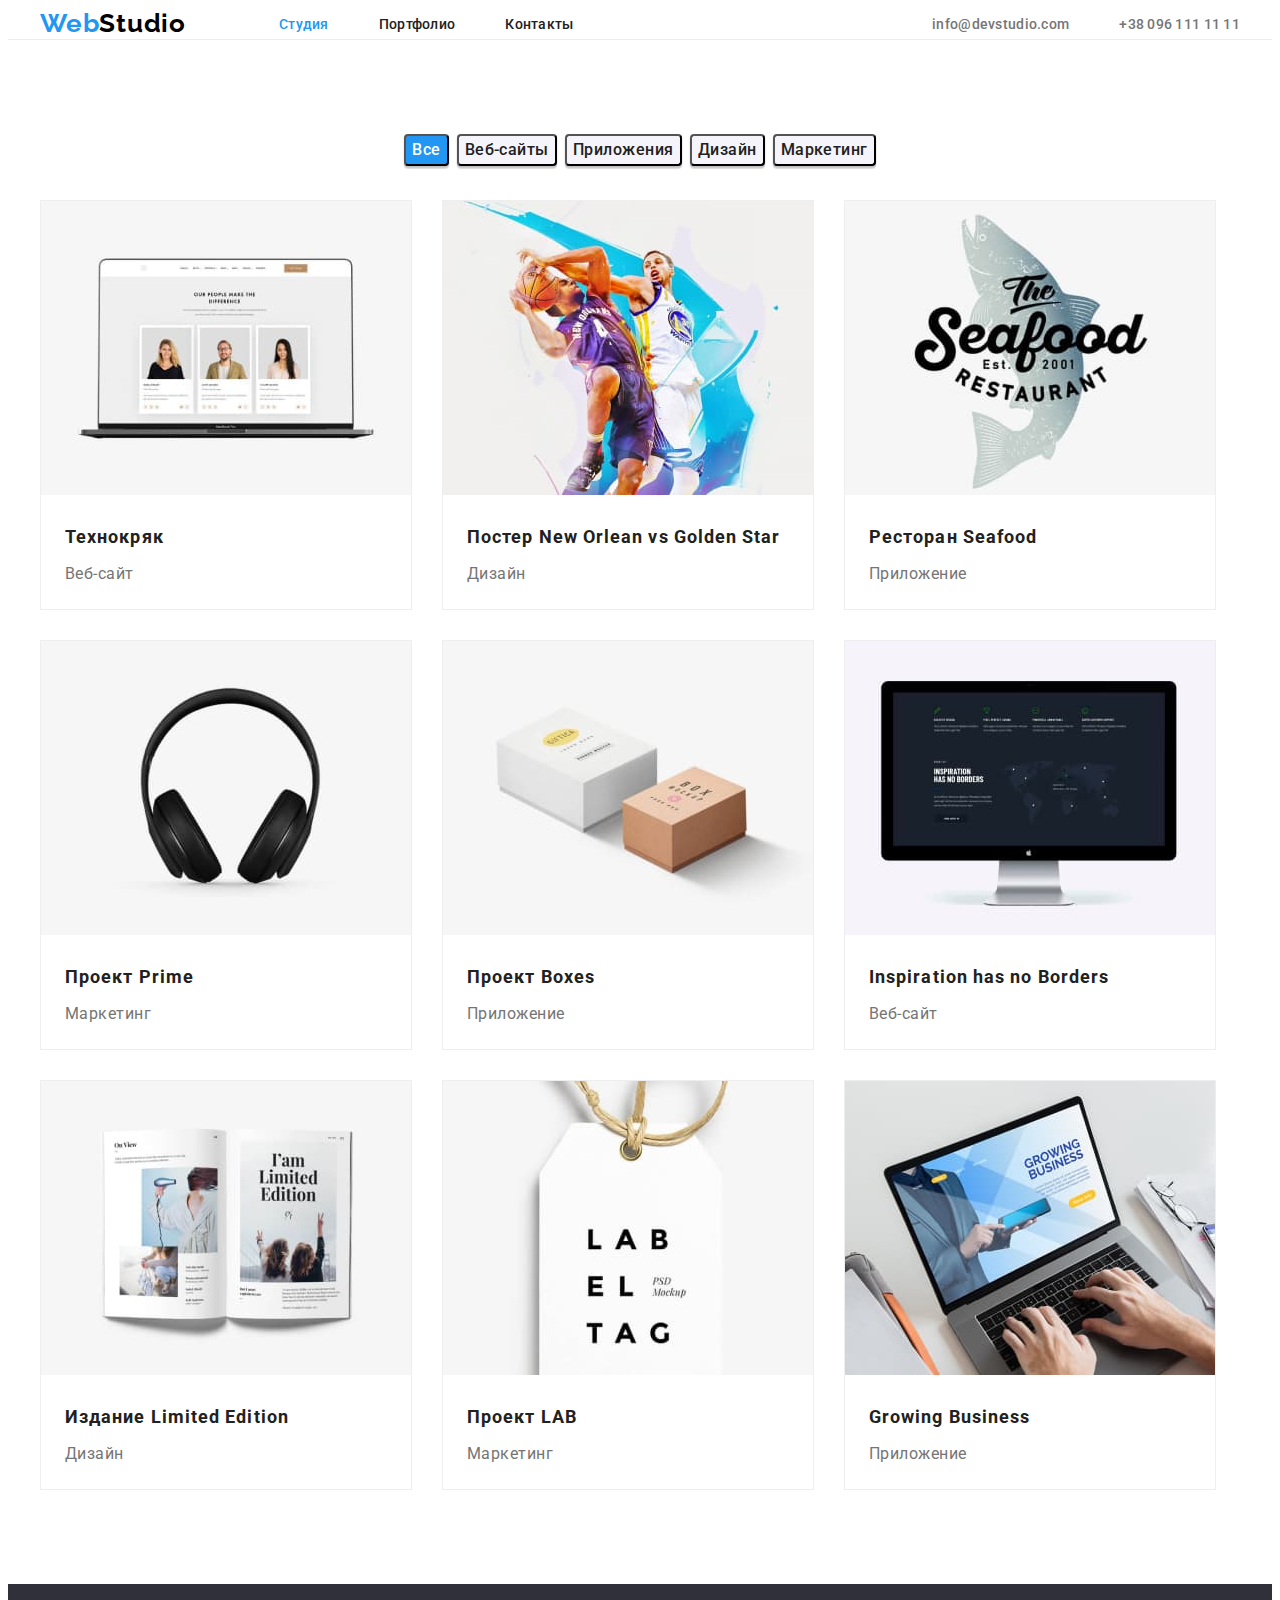
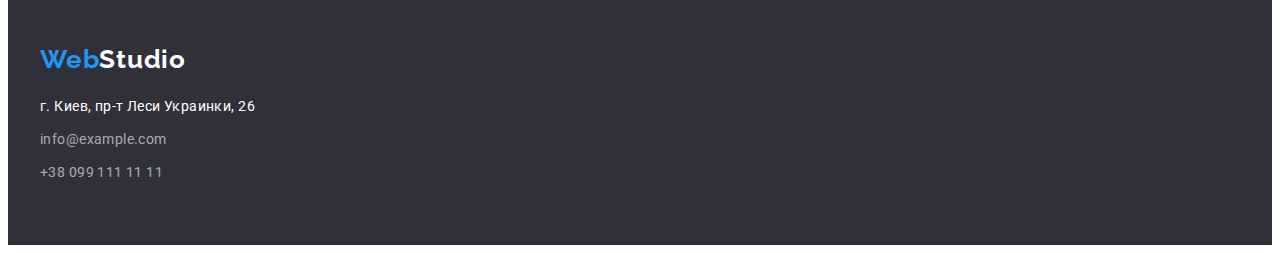
==== portfolio.html @ ceb85524 "додано стилі для геометрії, позиціонування контенту" ====
<!DOCTYPE html>
<html lang="en">
<head>
    <meta charset="UTF-8">
    <meta http-equiv="X-UA-Compatible" content="IE=edge">
    <meta name="viewport" content="width=device-width, initial-scale=1.0">
    <title>Document</title>
    <link href="https://fonts.googleapis.com/css2?family=Raleway:wght@700&family=Roboto:wght@400;500;700;900&display=swap"
        rel="stylesheet">
    <link rel="stylesheet" href="https://cdnjs.cloudflare.com/ajax/libs/modern-normalize/1.1.0/modern-normalize.min.css"
        integrity="sha512-wpPYUAdjBVSE4KJnH1VR1HeZfpl1ub8YT/NKx4PuQ5NmX2tKuGu6U/JRp5y+Y8XG2tV+wKQpNHVUX03MfMFn9Q=="
        crossorigin="anonymous" referrerpolicy="no-referrer" />
    <link rel="stylesheet" href="./css/styles.css">
</head>
<body>
    <header class="page-header">
        <div class="container header-container">
            <nav class="main-nav">
                <a href="/" class="logo">Web<span class="studio-header">Studio</span></a>
                <ul class="site-nav list">
                    <li class="site-nav-item"> <a href="./index.html" class="link current">Студия</a> </li>
                    <li class="site-nav-item"> <a href="./portfolio.html" class="link">Портфолио</a> </li>
                    <li class="site-nav-item"> <a href="" class="link">Контакты</a> </li>
                </ul>
            </nav>
            <ul class="contacts list">
                <li class="contacts-item"> <a href="mailto:info@devstudio.com" class="link">info@devstudio.com</a></li>
                <li class="contacts-item"> <a href="tel:+380961111111" class="link">+38 096 111 11 11</a></li>
            </ul>
        </div>
    </header>

        <main>
            <section class="examples-section section">
              <h1 class="visually-hidden">Примеры работ</h1>
               <div class="container">
                <ul class="filter list">
                <li class="filter-item">
                    <button type="button" class="btn active">Все</button>
                </li>
                <li class="filter-item">
                    <button type="button" class="btn">Веб-сайты</button>
                </li>
                <li class="filter-item">
                    <button type="button" class="btn">Приложения</button>
                </li>
                <li class="filter-item">
                    <button type="button" class="btn">Дизайн</button>
                </li>
                <li class="filter-item">
                    <button type="button" class="btn">Маркетинг</button>
                </li>
            </ul>
            </div>
            
            <div class="container">
             <ul class="examples list">
                <li class="example-card">
                    <a href="" class="example">
                        <img src="./images/portf1.jpg" alt="Технокряк" width="370" height="294">
                        <h2 class="title">Технокряк</h2>
                        <p class="text">Веб-сайт</p>
                    </a>
                </li>
                <li class="example-card">
                    <a href="" class="example">
                        <img src="./images/portf2.jpg" alt="Постер New Orlean vs Golden Star" width="370" height="294">
                        <h2 class="title">Постер New Orlean vs Golden Star</h2>
                        <p class="text">Дизайн</p>
                    </a>
                </li>
                <li class="example-card">
                    <a href="" class="example">
                        <img src="./images/portf3.jpg" alt="Ресторан Seafood" width="370" height="294">
                        <h2 class="title">Ресторан Seafood</h2>
                        <p class="text">Приложение</p>
                    </a>
                </li>
                <li class="example-card">
                    <a href="" class="example">
                        <img src="./images/portf4.jpg" alt="Проект Prime" width="370" height="294">
                        <h2 class="title">Проект Prime</h2>
                        <p class="text">Маркетинг</p>
                    </a>
                </li>
                <li class="example-card">
                    <a href="" class="example">
                        <img src="./images/portf5.jpg" alt="Проект Boxes" width="370" height="294">
                        <h2 class="title">Проект Boxes</h2>
                        <p class="text">Приложение</p>
                    </a>
                </li>
                <li class="example-card">
                    <a href="" class="example">
                        <img src="./images/portf6.jpg" alt="Inspiration has no Borders" width="370" height="294">
                        <h2 class="title">Inspiration has no Borders</h2>
                        <p class="text">Веб-сайт</p>
                    </a>
                </li>
                <li class="example-card">
                    <a href="" class="example">
                        <img src="./images/portf7.jpg" alt="Издание Limited Edition" width="370" height="294">
                        <h2 class="title">Издание Limited Edition</h2>
                        <p class="text">Дизайн</p>
                    </a>
                </li>
                <li class="example-card">
                    <a href="" class="example">
                        <img src="./images/portf8.jpg" alt="Проект LAB" width="370" height="294">
                        <h2 class="title">Проект LAB</h2>
                        <p class="text">Маркетинг</p>
                    </a>
                </li>
                <li class="example-card">
                    <a href="" class="example">
                        <img src="./images/portf9.jpg" alt="Growing Business" width="370" height="294">
                        <h2 class="title">Growing Business</h2>
                        <p class="text">Приложение</p>
                    </a>
                </li>
            </ul>
        </div>
        </section>
     </main>

        <footer class="page-footer">
            <div class="container footer">
                <a href="" class="logo">Web<span class="studio-footer">Studio</span> </a>
                <address>
                    <ul class="address-list list">
                        <li class="address-list-item"> <a href="https://goo.gl/maps/N1hMNwEdfDUZ16gV7" rel="noopener"
                                target="_blank" class="link">г. Киев, пр-т Леси Украинки, 26</a></li>
                        <li class="address-list-item"><a href="mailto:info@example.com"
                                class="contact link">info@example.com</a></li>
                        <li class="address-list-item"><a href="tel:+380991111111" class="contact link">+38 099 111 11 11</a>
                        </li>
                    </ul>
                </address>
            </div>
        </footer>
</body>
</html>
---- css/styles.css ----
:root {
  --primary-text-color: #757575;
  --title-text-color: #212121;
  --accent-color: #2196f3;
  --primary-white-color: #ffffff;
}

body {
  background-color: var(--primary-white-color);
  color: var(--primary-text-color);
  font-family: Roboto, sans-serif;
}

.list {
  list-style: none;
  margin: 0;
  padding: 0;
}

.visually-hidden {
  position: absolute;
  white-space: nowrap;
  width: 1px;
  height: 1px;
  overflow: hidden;
  border: 0;
  padding: 0;
  clip: rect(0 0 0 0);
  clip-path: inset(50%);
  margin: -1px;
}

.container {
  margin-left: auto;
  margin-right: auto;
  width: 1200px;
  padding-left: 15px;
  padding-right: 15px;
}

/* Page Header */

.page-header {
  border-bottom: 1px solid #ececec;
}

/* Logo */

.logo {
  margin-right: 93px;

  color: var(--accent-color);
  font-family: Raleway, sans-serif;
  font-weight: 700;
  font-size: 26px;
  line-height: 1.2;
  letter-spacing: 0.03em;
  text-decoration: none;
}

.studio-header {
  color: #000000;
}

/* site-nav */
.header-container {
  display: flex;
  align-items: center;
}

.main-nav {
  display: flex;
  align-items: center;
}

.site-nav {
  display: flex;
}

.site-nav .link {
  color: var(--title-text-color);
  font-weight: 500;
  font-size: 14px;
  line-height: 1.15px;
  letter-spacing: 0.02em;
  text-decoration: none;
}

.site-nav .link:hover,
.site-nav .link:focus {
  color: var(--accent-color);
}

.site-nav .link.current {
  color: var(--accent-color);
}

.site-nav-item:not(:last-child) {
  margin-right: 50px;
}

/* Contacts */
.contacts {
  display: flex;
  margin-left: auto;
}
.contacts .link {
  color: var(--primary-text-color);
  font-weight: 500;
  font-size: 14px;
  line-height: 1.15;
  letter-spacing: 0.02em;
  text-decoration: none;
}

.contacts .link:hover,
.contacts .link:focus {
  color: var(--accent-color);
}

.contacts-item:not(:last-child) {
  margin-right: 50px;
}

/* Hero */
.hero {
  background-color: #2f303a;
  text-align: center;
  padding-top: 200px;
  padding-bottom: 200px;
}
.hero-title {
  margin-top: 0;
  margin-bottom: 30px;
  margin-left: auto;
  margin-right: auto;
  width: 696px;

  color: var(--primary-white-color);
  font-family: Roboto;
  font-weight: 900;
  font-size: 44px;
  line-height: 1.36;
  letter-spacing: 0.06em;
  text-transform: uppercase;
}
.hero-button {
  display: inline-block;
  width: 200px;
  height: 50px;
  padding: 10px 32px;

  color: var(--primary-white-color);
  background-color: var(--accent-color);
  font-family: inherit;
  font-weight: 700;
  font-size: 16px;
  line-height: 1.87;
  cursor: pointer;

  box-shadow: 0px 4px 4px rgba(0, 0, 0, 0.15);
  border-radius: 4px;
}

.hero-button:hover,
.hero-button:focus {
  background-color: var(--accent-color);
}

/* Section */

.section {
  padding-top: 94px;
  padding-bottom: 94px;
}

.section-title {
  margin-top: 0;
  margin-bottom: 50px;

  color: var(--title-text-color);
  font-size: 36px;
  line-height: 1.17;
  letter-spacing: 0.03em;
  text-align: center;
}

/* Features */
.feature-list {
  display: flex;
}

.feature.list .title {
  margin-top: 0;
  margin-bottom: 10px;

  color: var(--title-text-color);
  font-size: 14px;
  line-height: 1.14;
  letter-spacing: 0.03em;
  text-transform: uppercase;
}

.feature {
  font-size: 14px;
  line-height: 1.71;
  letter-spacing: 0.03em;
}

.feature-item {
  width: 270px;
  margin-right: 30px;
}

.feature-item:last-child {
  margin-right: 0;
}

/*Work*/

.work {
  padding-top: 0;
}

.work-list {
  display: flex;
}
.work-item:not(:last-child) {
  margin-right: 30px;
}

/* Team */

.team {
  background-color: #f5f4fa;
}

.team-members .title {
  margin-top: 30px;
  margin-bottom: 10px;

  color: var(--title-text-color);
  font-weight: 500;
  font-size: 16px;
  line-height: 1.19;
  letter-spacing: 0.03em;
  text-align: center;
}

.team-members {
  display: flex;
}

.team-member-card {
  background-color: var(--primary-white-color);
  padding-bottom: 30px;
  box-shadow: 0px 1px 3px rgba(0, 0, 0, 0.12), 0px 1px 1px rgba(0, 0, 0, 0.14),
    0px 2px 1px rgba(0, 0, 0, 0.2);
  border-radius: 0px 0px 4px 4px;
}

.team-member-card:not(:last-child) {
  margin-right: 30px;
}
.team-member {
  margin-top: 0;
  margin-bottom: 0;

  font-size: 16px;
  line-height: 1.19;
  letter-spacing: 0.03em;
  text-align: center;
}

/* Buttons */

.filter {
  display: flex;
  justify-content: center;
  margin-bottom: 34px;
}

.filter-item:not(:last-child) {
  margin-right: 8px;
}

.btn {
  font-family: inherit;
  font-weight: 500;
  font-size: 16px;
  line-height: 1.62;
  letter-spacing: 0.03em;
  text-align: center;
  color: var(--title-text-color);
  background-color: #f5f4fa;
  cursor: pointer;

  box-shadow: 0px 3px 1px rgba(0, 0, 0, 0.1), 0px 1px 2px rgba(0, 0, 0, 0.08),
    0px 2px 2px rgba(0, 0, 0, 0.12);
  border-radius: 4px;
}

.active {
  font-family: inherit;
  color: var(--primary-white-color);
  background-color: var(--accent-color);
}

/* Examples */

.examples-section {
  padding-top: 94px;
}

.examples {
  display: flex;
  flex-wrap: wrap;
}

.example-card {
  margin-right: 30px;
  margin-bottom: 30px;
  width: 370px;
  background: var(--primary-white-color);
  border: 1px solid #eeeeee;
}

.example-card:nth-child(3n) {
  margin-right: 0;
}

.example-card:nth-last-child(-n + 3) {
  margin-bottom: 0;
}
.example {
  text-decoration: none;
}
.example .title {
  margin: 20px 24px 4px;

  color: var(--title-text-color);
  font-size: 18px;
  line-height: 2;
  letter-spacing: 0.06em;
}

.example .text {
  margin: 4px 24px 20px;
  color: var(--primary-text-color);
  font-size: 16px;
  line-height: 1.87;
  letter-spacing: 0.03em;
}

/* Footer */

.footer {
  padding-top: 60px;
  padding-bottom: 60px;
}

.page-footer {
  background-color: #2f303a;
}

.studio-footer {
  color: var(--primary-white-color);
}

.address-list {
  margin-top: 20px;
}

.address-list-item:not(:last-child) {
  margin-bottom: 9px;
}

.address-list .link {
  color: #ffffff;
  font-style: normal;
  font-size: 14px;
  line-height: 1.71;
  letter-spacing: 0.03em;

  text-decoration: none;
}

.address-list .contact {
  color: rgba(255, 255, 255, 0.6);
}
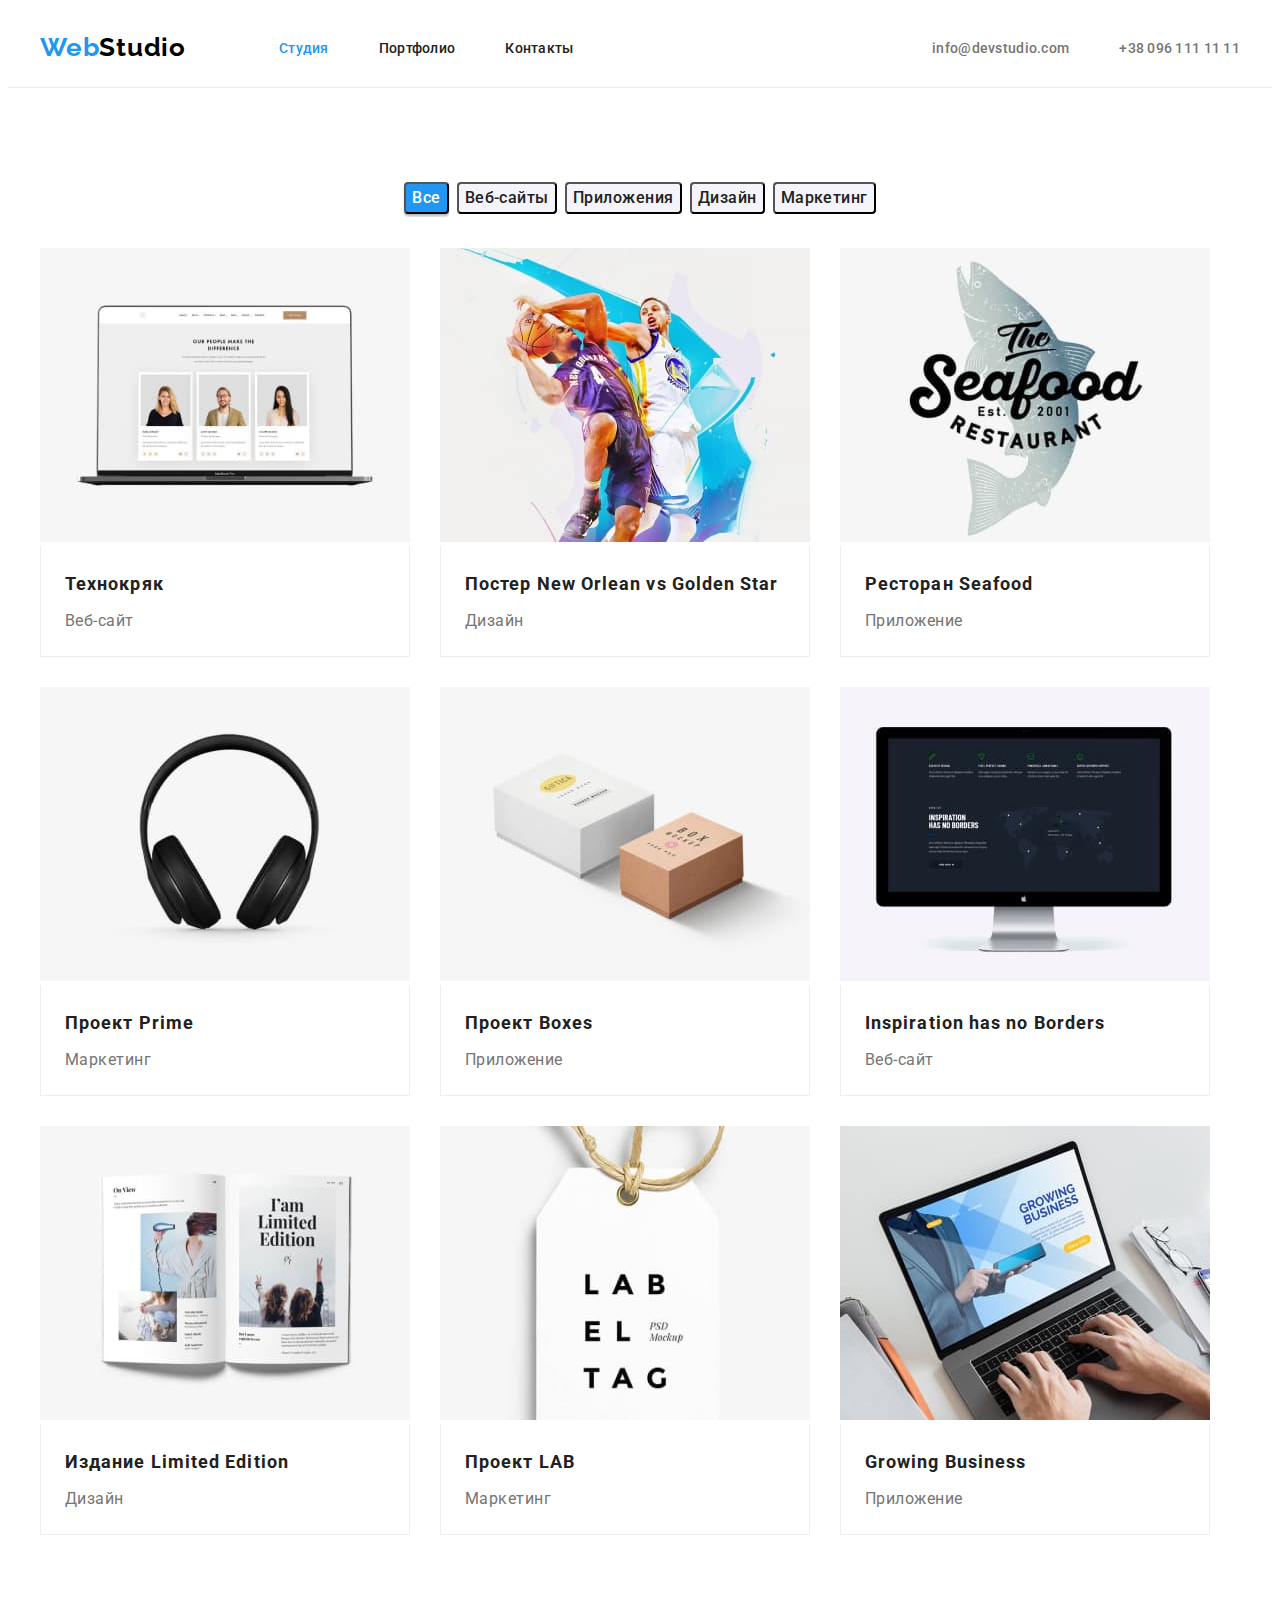
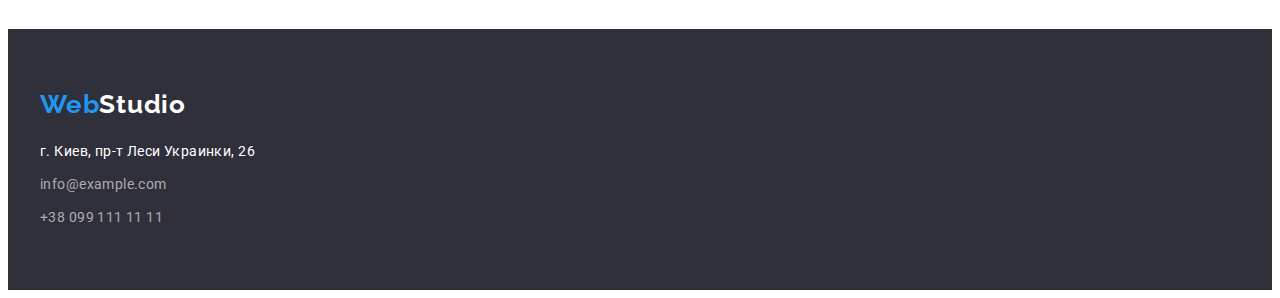
==== commit 22e4aeee: "відредаговано стилі позиціонування" ====
--- a/portfolio.html
+++ b/portfolio.html
@@ -51,71 +51,87 @@
                     <button type="button" class="btn">Маркетинг</button>
                 </li>
             </ul>
-            </div>
             
-            <div class="container">
              <ul class="examples list">
                 <li class="example-card">
                     <a href="" class="example">
                         <img src="./images/portf1.jpg" alt="Технокряк" width="370" height="294">
-                        <h2 class="title">Технокряк</h2>
-                        <p class="text">Веб-сайт</p>
+                        <div class="example-item">
+                          <h2 class="title">Технокряк</h2>
+                          <p class="text">Веб-сайт</p>
+                        </div>
                     </a>
                 </li>
                 <li class="example-card">
                     <a href="" class="example">
                         <img src="./images/portf2.jpg" alt="Постер New Orlean vs Golden Star" width="370" height="294">
+                    <div class="example-item"> 
                         <h2 class="title">Постер New Orlean vs Golden Star</h2>
                         <p class="text">Дизайн</p>
+                    </div>
                     </a>
                 </li>
                 <li class="example-card">
                     <a href="" class="example">
                         <img src="./images/portf3.jpg" alt="Ресторан Seafood" width="370" height="294">
+                    <div class="example-item">
                         <h2 class="title">Ресторан Seafood</h2>
                         <p class="text">Приложение</p>
+                    </div>
                     </a>
                 </li>
                 <li class="example-card">
                     <a href="" class="example">
                         <img src="./images/portf4.jpg" alt="Проект Prime" width="370" height="294">
+                    <div class="example-item">
                         <h2 class="title">Проект Prime</h2>
                         <p class="text">Маркетинг</p>
+                    </div>
                     </a>
                 </li>
                 <li class="example-card">
                     <a href="" class="example">
                         <img src="./images/portf5.jpg" alt="Проект Boxes" width="370" height="294">
+                    <div class="example-item">
                         <h2 class="title">Проект Boxes</h2>
                         <p class="text">Приложение</p>
+                    </div>
                     </a>
                 </li>
                 <li class="example-card">
                     <a href="" class="example">
                         <img src="./images/portf6.jpg" alt="Inspiration has no Borders" width="370" height="294">
+                    <div class="example-item">
                         <h2 class="title">Inspiration has no Borders</h2>
                         <p class="text">Веб-сайт</p>
+                    </div>
                     </a>
                 </li>
                 <li class="example-card">
                     <a href="" class="example">
                         <img src="./images/portf7.jpg" alt="Издание Limited Edition" width="370" height="294">
+                    <div class="example-item">
                         <h2 class="title">Издание Limited Edition</h2>
                         <p class="text">Дизайн</p>
+                    </div>
                     </a>
                 </li>
                 <li class="example-card">
                     <a href="" class="example">
                         <img src="./images/portf8.jpg" alt="Проект LAB" width="370" height="294">
+                    <div class="example-item">
                         <h2 class="title">Проект LAB</h2>
                         <p class="text">Маркетинг</p>
+                    </div>
                     </a>
                 </li>
                 <li class="example-card">
                     <a href="" class="example">
                         <img src="./images/portf9.jpg" alt="Growing Business" width="370" height="294">
+                    <div class="example-item">
                         <h2 class="title">Growing Business</h2>
                         <p class="text">Приложение</p>
+                    </div>
                     </a>
                 </li>
             </ul>
@@ -125,7 +141,7 @@
 
         <footer class="page-footer">
             <div class="container footer">
-                <a href="" class="logo">Web<span class="studio-footer">Studio</span> </a>
+                <a href="" class="logo logo-footer">Web<span class="studio-footer">Studio</span> </a>
                 <address>
                     <ul class="address-list list">
                         <li class="address-list-item"> <a href="https://goo.gl/maps/N1hMNwEdfDUZ16gV7" rel="noopener"
--- a/css/styles.css
+++ b/css/styles.css
@@ -42,6 +42,8 @@
 
 .page-header {
   border-bottom: 1px solid #ececec;
+  padding-top: 24px;
+  padding-bottom: 24px;
 }
 
 /* Logo */
@@ -123,12 +125,13 @@
 }
 
 /* Hero */
-.hero {
+.hero-container {
   background-color: #2f303a;
   text-align: center;
   padding-top: 200px;
   padding-bottom: 200px;
 }
+
 .hero-title {
   margin-top: 0;
   margin-bottom: 30px;
@@ -146,16 +149,16 @@
 }
 .hero-button {
   display: inline-block;
-  width: 200px;
+  min-width: 200px;
   height: 50px;
   padding: 10px 32px;
-
   color: var(--primary-white-color);
   background-color: var(--accent-color);
   font-family: inherit;
   font-weight: 700;
   font-size: 16px;
   line-height: 1.87;
+  letter-spacing: 0.06em;
   cursor: pointer;
 
   box-shadow: 0px 4px 4px rgba(0, 0, 0, 0.15);
@@ -190,7 +193,7 @@
   display: flex;
 }
 
-.feature.list .title {
+.feature-list .title {
   margin-top: 0;
   margin-bottom: 10px;
 
@@ -202,6 +205,8 @@
 }
 
 .feature {
+  margin-top: 0;
+  margin-bottom: 0;
   font-size: 14px;
   line-height: 1.71;
   letter-spacing: 0.03em;
@@ -236,7 +241,7 @@
 }
 
 .team-members .title {
-  margin-top: 30px;
+  margin-top: 0;
   margin-bottom: 10px;
 
   color: var(--title-text-color);
@@ -253,7 +258,6 @@
 
 .team-member-card {
   background-color: var(--primary-white-color);
-  padding-bottom: 30px;
   box-shadow: 0px 1px 3px rgba(0, 0, 0, 0.12), 0px 1px 1px rgba(0, 0, 0, 0.14),
     0px 2px 1px rgba(0, 0, 0, 0.2);
   border-radius: 0px 0px 4px 4px;
@@ -262,6 +266,12 @@
 .team-member-card:not(:last-child) {
   margin-right: 30px;
 }
+
+.team-text {
+  padding-top: 30px;
+  padding-bottom: 30px;
+}
+
 .team-member {
   margin-top: 0;
   margin-bottom: 0;
@@ -295,8 +305,6 @@
   background-color: #f5f4fa;
   cursor: pointer;
 
-  box-shadow: 0px 3px 1px rgba(0, 0, 0, 0.1), 0px 1px 2px rgba(0, 0, 0, 0.08),
-    0px 2px 2px rgba(0, 0, 0, 0.12);
   border-radius: 4px;
 }
 
@@ -304,13 +312,11 @@
   font-family: inherit;
   color: var(--primary-white-color);
   background-color: var(--accent-color);
+  box-shadow: 0px 3px 1px rgba(0, 0, 0, 0.1), 0px 1px 2px rgba(0, 0, 0, 0.08),
+    0px 2px 2px rgba(0, 0, 0, 0.12);
 }
 
 /* Examples */
-
-.examples-section {
-  padding-top: 94px;
-}
 
 .examples {
   display: flex;
@@ -322,7 +328,6 @@
   margin-bottom: 30px;
   width: 370px;
   background: var(--primary-white-color);
-  border: 1px solid #eeeeee;
 }
 
 .example-card:nth-child(3n) {
@@ -335,8 +340,17 @@
 .example {
   text-decoration: none;
 }
+
+.example-item {
+  padding: 20px 24px;
+  border-bottom: 1px solid #eeeeee;
+  border-left: 1px solid #eeeeee;
+  border-right: 1px solid #eeeeee;
+}
+
 .example .title {
-  margin: 20px 24px 4px;
+  margin-top: 0;
+  margin-bottom: 4px;
 
   color: var(--title-text-color);
   font-size: 18px;
@@ -345,7 +359,9 @@
 }
 
 .example .text {
-  margin: 4px 24px 20px;
+  margin-top: 0;
+  margin-bottom: 0;
+
   color: var(--primary-text-color);
   font-size: 16px;
   line-height: 1.87;
@@ -354,21 +370,20 @@
 
 /* Footer */
 
-.footer {
+.page-footer {
   padding-top: 60px;
   padding-bottom: 60px;
-}
-
-.page-footer {
   background-color: #2f303a;
+}
+
+.logo-footer {
+  display: block;
+  margin-right: 0;
+  margin-bottom: 20px;
 }
 
 .studio-footer {
   color: var(--primary-white-color);
-}
-
-.address-list {
-  margin-top: 20px;
 }
 
 .address-list-item:not(:last-child) {
